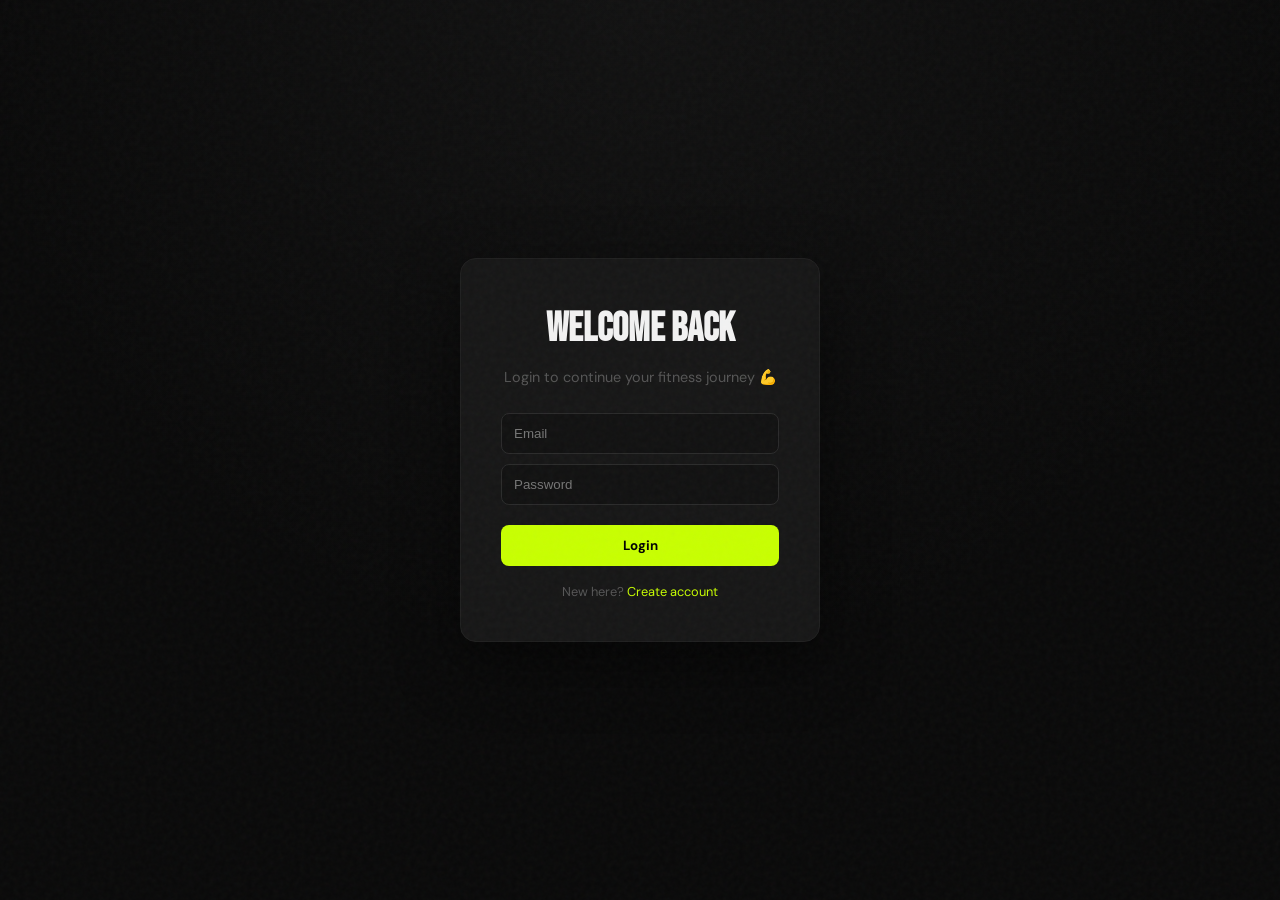
==== login.html @ 0e677fce "Add files via upload" ====
<!DOCTYPE html>
<html lang="en">
<head>
  <meta charset="UTF-8" />
  <meta name="viewport" content="width=device-width, initial-scale=1.0"/>
  <title>Login — FitnessNearMe</title>

  <!-- Fonts -->
  <link href="https://fonts.googleapis.com/css2?family=Bebas+Neue&family=DM+Sans&display=swap" rel="stylesheet"/>

  <!-- Main CSS -->
  <link rel="stylesheet" href="style.css"/>
</head>
<body>

<div class="auth-wrapper">

  <div class="auth-card">
    <h1 class="auth-title">Welcome Back</h1>
    <p class="auth-sub">Login to continue your fitness journey 💪</p>

    <input type="email" id="email" placeholder="Email"/>
    <input type="password" id="password" placeholder="Password"/>

    <button class="btn-primary" onclick="login()">Login</button>

    <p class="auth-link">
      New here? <span onclick="signup()">Create account</span>
    </p>
  </div>

</div>

<script src="auth.js"></script>
</body>
</html>
---- style.css ----
/* ═══════════════════════════════════════════════════
   FitnessNearMe.in — style.css
   Theme: Dark Athletic / Neon Lime
   Fonts: Bebas Neue (display) + DM Sans (body)
═══════════════════════════════════════════════════ */

/* ─── CSS VARIABLES ──────────────────────────────── */
:root {
  --bg:            #090909;
  --surface:       #111111;
  --card:          #161616;
  --card-hover:    #1c1c1c;
  --border:        #1f1f1f;
  --border-soft:   #2a2a2a;

  --accent:        #c8ff00;
  --accent-dim:    rgba(200, 255, 0, 0.08);
  --accent-glow:   rgba(200, 255, 0, 0.15);
  --danger:        #ff4d1c;

  --text:          #f2f2f2;
  --text-muted:    #555;
  --text-faint:    #333;

  /* Category colours */
  --c-gym:     #c8ff00;
  --c-yoga:    #00d4ff;
  --c-dance:   #ff4d1c;
  --c-zumba:   #ff8c00;
  --c-protein: #a855f7;
  --c-martial: #ef4444;

  --radius-card:  12px;
  --radius-pill:  50px;
  --header-h:     60px;

  --transition: 0.2s cubic-bezier(0.4, 0, 0.2, 1);
}

/* ─── RESET ───────────────────────────────────────── */
*, *::before, *::after { margin: 0; padding: 0; box-sizing: border-box; }
html { scroll-behavior: smooth; }

body {
  background: var(--bg);
  color: var(--text);
  font-family: 'DM Sans', sans-serif;
  font-size: 16px;
  line-height: 1.5;
  min-height: 100vh;
  overflow-x: hidden;
}

a { color: var(--accent); text-decoration: none; }
a:hover { text-decoration: underline; }
button { cursor: pointer; font-family: inherit; }

/* Noise texture overlay */
body::after {
  content: '';
  position: fixed;
  inset: 0;
  background-image:
    url("data:image/svg+xml,%3Csvg viewBox='0 0 200 200' xmlns='http://www.w3.org/2000/svg'%3E%3Cfilter id='n'%3E%3CfeTurbulence type='fractalNoise' baseFrequency='0.85' numOctaves='4' stitchTiles='stitch'/%3E%3C/filter%3E%3Crect width='100%25' height='100%25' filter='url(%23n)' opacity='0.035'/%3E%3C/svg%3E");
  pointer-events: none;
  z-index: 0;
}


/* ─── HEADER ─────────────────────────────────────── */
#site-header {
  position: sticky;
  top: 0;
  z-index: 100;
  height: var(--header-h);
  background: rgba(9, 9, 9, 0.92);
  backdrop-filter: blur(18px);
  -webkit-backdrop-filter: blur(18px);
  border-bottom: 1px solid var(--border);
  padding: 0 2.5rem;
  display: flex;
  align-items: center;
  justify-content: space-between;
}

.logo {
  font-family: 'Bebas Neue', sans-serif;
  font-size: 1.75rem;
  letter-spacing: 0.04em;
  color: var(--text);
}
.logo-accent { color: var(--accent); }
.logo-domain { color: var(--text-muted); font-size: 0.85em; }

.header-badge {
  font-size: 0.7rem;
  font-weight: 600;
  letter-spacing: 0.14em;
  text-transform: uppercase;
  color: var(--text-muted);
  border: 1px solid var(--border-soft);
  padding: 5px 12px;
  border-radius: var(--radius-pill);
}


/* ─── HERO ───────────────────────────────────────── */
.hero {
  position: relative;
  z-index: 2;
  padding: 5rem 2rem 2.5rem;
  text-align: center;
  overflow: hidden;
}

.hero-bg-text {
  position: absolute;
  top: 50%;
  left: 50%;
  transform: translate(-50%, -55%);
  font-family: 'Bebas Neue', sans-serif;
  font-size: clamp(9rem, 30vw, 26rem);
  color: rgba(200, 255, 0, 0.025);
  letter-spacing: -0.02em;
  white-space: nowrap;
  user-select: none;
  pointer-events: none;
  z-index: 0;
}

.hero-content {
  position: relative;
  z-index: 2;
  max-width: 760px;
  margin: 0 auto;
}

.hero-eyebrow {
  display: flex;
  align-items: center;
  justify-content: center;
  gap: 10px;
  font-size: 0.72rem;
  font-weight: 600;
  letter-spacing: 0.2em;
  text-transform: uppercase;
  color: var(--accent);
  margin-bottom: 1.2rem;
}
.eyebrow-line {
  display: inline-block;
  width: 36px;
  height: 1px;
  background: var(--accent);
  opacity: 0.5;
}

.hero-title {
  font-family: 'Bebas Neue', sans-serif;
  font-size: clamp(3.8rem, 10vw, 7.5rem);
  line-height: 0.92;
  letter-spacing: 0.02em;
  margin-bottom: 1.2rem;
  animation: fadeUp 0.7s ease both;
}
.hero-title em {
  font-style: normal;
  color: var(--accent);
  display: block;
}

.hero-sub {
  font-size: 1rem;
  font-weight: 300;
  color: var(--text-muted);
  max-width: 500px;
  margin: 0 auto 2.5rem;
  line-height: 1.65;
  animation: fadeUp 0.7s 0.1s ease both;
}

@keyframes fadeUp {
  from { opacity: 0; transform: translateY(20px); }
  to   { opacity: 1; transform: translateY(0); }
}


/* ─── SEARCH BAR ─────────────────────────────────── */
.search-bar {
  display: flex;
  align-items: center;
  max-width: 620px;
  margin: 0 auto 0.8rem;
  background: var(--surface);
  border: 1px solid var(--border-soft);
  border-radius: var(--radius-pill);
  overflow: hidden;
  transition: border-color var(--transition), box-shadow var(--transition);
  animation: fadeUp 0.7s 0.2s ease both;
}
.search-bar:focus-within {
  border-color: var(--accent);
  box-shadow: 0 0 0 4px var(--accent-glow);
}

.search-icon {
  padding: 0 0 0 1.3rem;
  font-size: 1rem;
  pointer-events: none;
}

#location-input {
  flex: 1;
  background: transparent;
  border: none;
  outline: none;
  padding: 0 0.8rem;
  font-size: 0.95rem;
  font-family: 'DM Sans', sans-serif;
  color: var(--text);
  height: 58px;
}
#location-input::placeholder { color: var(--text-muted); }

.btn-gps {
  background: none;
  border: none;
  color: var(--text-muted);
  padding: 0 0.8rem;
  height: 58px;
  font-size: 1.25rem;
  display: flex;
  align-items: center;
  transition: color var(--transition), transform var(--transition);
}
.btn-gps:hover {
  color: var(--accent);
  transform: scale(1.15);
}

.btn-search {
  background: var(--accent);
  color: #000;
  border: none;
  padding: 0 1.8rem;
  height: 58px;
  font-size: 0.85rem;
  font-weight: 700;
  letter-spacing: 0.06em;
  text-transform: uppercase;
  transition: background var(--transition), transform var(--transition);
  white-space: nowrap;
  flex-shrink: 0;
}
.btn-search:hover { background: #d5ff33; transform: scale(1.02); }
.btn-search:active { transform: scale(0.98); }

.search-hint {
  font-size: 0.75rem;
  color: var(--text-faint);
  margin-bottom: 2rem;
  animation: fadeUp 0.7s 0.25s ease both;
}


/* ─── CATEGORY PILLS ─────────────────────────────── */
.categories {
  display: flex;
  flex-wrap: wrap;
  justify-content: center;
  gap: 0.45rem;
  margin-bottom: 1.4rem;
  animation: fadeUp 0.7s 0.3s ease both;
}

.cat-pill {
  border: 1px solid var(--border-soft);
  background: var(--surface);
  color: var(--text-muted);
  border-radius: var(--radius-pill);
  padding: 8px 18px;
  font-size: 0.82rem;
  font-weight: 500;
  display: flex;
  align-items: center;
  gap: 5px;
  letter-spacing: 0.01em;
  transition: all var(--transition);
}
.cat-pill:hover {
  border-color: var(--accent);
  color: var(--accent);
  background: var(--accent-dim);
}
.cat-pill.active {
  background: var(--accent);
  border-color: var(--accent);
  color: #000;
  font-weight: 700;
}

/* Per-category active colours */
.cat-pill[data-cat="gym"].active    { --accent: var(--c-gym); background: var(--c-gym); border-color: var(--c-gym); color: #000; }
.cat-pill[data-cat="yoga"].active   { background: var(--c-yoga);    border-color: var(--c-yoga);    color: #000; }
.cat-pill[data-cat="dance"].active  { background: var(--c-dance);   border-color: var(--c-dance);   color: #fff; }
.cat-pill[data-cat="zumba"].active  { background: var(--c-zumba);   border-color: var(--c-zumba);   color: #000; }
.cat-pill[data-cat="protein"].active{ background: var(--c-protein); border-color: var(--c-protein); color: #fff; }
.cat-pill[data-cat="martial"].active{ background: var(--c-martial); border-color: var(--c-martial); color: #fff; }


/* ─── RADIUS SLIDER ──────────────────────────────── */
.radius-control {
  display: flex;
  align-items: center;
  justify-content: center;
  gap: 0.9rem;
  font-size: 0.8rem;
  color: var(--text-muted);
  margin-bottom: 0.5rem;
  animation: fadeUp 0.7s 0.35s ease both;
}

#radius-slider {
  -webkit-appearance: none;
  appearance: none;
  width: 160px;
  height: 3px;
  background: var(--border-soft);
  border-radius: 2px;
  outline: none;
  cursor: pointer;
}
#radius-slider::-webkit-slider-thumb {
  -webkit-appearance: none;
  appearance: none;
  width: 15px;
  height: 15px;
  border-radius: 50%;
  background: var(--accent);
  cursor: pointer;
  transition: transform var(--transition);
}
#radius-slider::-webkit-slider-thumb:hover { transform: scale(1.3); }
#radius-slider::-moz-range-thumb {
  width: 15px; height: 15px;
  border-radius: 50%;
  background: var(--accent);
  border: none;
  cursor: pointer;
}

#radius-label {
  color: var(--accent);
  font-weight: 600;
  min-width: 48px;
  text-align: left;
}


/* ─── MAIN GRID ───────────────────────────────────── */
.main-grid {
  position: relative;
  z-index: 2;
  display: grid;
  grid-template-columns: 400px 1fr;
  margin: 0 2rem 2.5rem;
  border: 1px solid var(--border);
  border-radius: 16px;
  overflow: hidden;
  min-height: 520px;
  max-height: 660px;
}


/* ─── RESULTS PANEL ──────────────────────────────── */
.results-panel {
  background: var(--surface);
  border-right: 1px solid var(--border);
  overflow-y: auto;
  display: flex;
  flex-direction: column;
}

/* Custom scrollbar */
.results-panel::-webkit-scrollbar { width: 4px; }
.results-panel::-webkit-scrollbar-track { background: transparent; }
.results-panel::-webkit-scrollbar-thumb { background: var(--border-soft); border-radius: 2px; }

.results-header {
  padding: 1rem 1.4rem;
  border-bottom: 1px solid var(--border);
  display: flex;
  align-items: center;
  justify-content: space-between;
  position: sticky;
  top: 0;
  background: var(--surface);
  z-index: 5;
  flex-shrink: 0;
}

.results-count {
  font-family: 'Bebas Neue', sans-serif;
  font-size: 1rem;
  letter-spacing: 0.06em;
  color: var(--text);
}
.results-count strong { color: var(--accent); }

.sort-select {
  background: var(--card);
  border: 1px solid var(--border);
  color: var(--text-muted);
  font-size: 0.72rem;
  font-family: 'DM Sans', sans-serif;
  padding: 5px 10px;
  border-radius: 8px;
  outline: none;
  cursor: pointer;
  transition: border-color var(--transition);
}
.sort-select:focus { border-color: var(--accent); }


/* ─── STATE BOXES ────────────────────────────────── */
.state-box {
  flex: 1;
  display: flex;
  flex-direction: column;
  align-items: center;
  justify-content: center;
  padding: 2.5rem 2rem;
  text-align: center;
  gap: 0.8rem;
}

.state-icon { font-size: 2.8rem; opacity: 0.35; }

.state-title {
  font-family: 'Bebas Neue', sans-serif;
  font-size: 1.35rem;
  letter-spacing: 0.06em;
  color: var(--text-muted);
}

.state-desc {
  font-size: 0.8rem;
  color: var(--text-muted);
  opacity: 0.65;
  max-width: 240px;
  line-height: 1.55;
}

/* Spinner */
.spinner {
  width: 34px;
  height: 34px;
  border: 3px solid var(--border-soft);
  border-top-color: var(--accent);
  border-radius: 50%;
  animation: spin 0.75s linear infinite;
}
@keyframes spin { to { transform: rotate(360deg); } }


/* ─── RESULT CARD ────────────────────────────────── */
.result-card {
  display: flex;
  align-items: flex-start;
  gap: 0.9rem;
  padding: 1rem 1.4rem;
  border-bottom: 1px solid var(--border);
  cursor: pointer;
  transition: background var(--transition);
  animation: slideIn 0.3s ease both;
}
.result-card:last-child { border-bottom: none; }

@keyframes slideIn {
  from { opacity: 0; transform: translateX(-10px); }
  to   { opacity: 1; transform: translateX(0); }
}

.result-card:hover   { background: var(--accent-dim); }
.result-card.active  {
  background: rgba(200,255,0,0.06);
  border-left: 3px solid var(--accent);
}

.card-icon {
  width: 42px;
  height: 42px;
  border-radius: 10px;
  display: flex;
  align-items: center;
  justify-content: center;
  font-size: 1.2rem;
  flex-shrink: 0;
}

.card-body { flex: 1; min-width: 0; }

.card-name {
  font-size: 0.9rem;
  font-weight: 600;
  white-space: nowrap;
  overflow: hidden;
  text-overflow: ellipsis;
  margin-bottom: 4px;
}

.card-meta {
  display: flex;
  flex-wrap: wrap;
  align-items: center;
  gap: 6px;
  font-size: 0.73rem;
  color: var(--text-muted);
}

.card-tag {
  font-size: 0.65rem;
  font-weight: 700;
  letter-spacing: 0.08em;
  text-transform: uppercase;
  padding: 2px 8px;
  border-radius: var(--radius-pill);
}

.card-dist { display: flex; align-items: center; gap: 3px; }

.card-address {
  font-size: 0.72rem;
  color: var(--text-muted);
  opacity: 0.6;
  margin-top: 5px;
  white-space: nowrap;
  overflow: hidden;
  text-overflow: ellipsis;
}

/* Direction button */
.card-dir {
  flex-shrink: 0;
  background: none;
  border: 1px solid var(--border-soft);
  color: var(--text-muted);
  border-radius: 8px;
  padding: 6px 10px;
  font-size: 0.8rem;
  align-self: center;
  transition: all var(--transition);
}
.card-dir:hover {
  border-color: var(--accent);
  color: var(--accent);
  background: var(--accent-dim);
}


/* ─── MAP ─────────────────────────────────────────── */
#map {
  background: #0c0c0c;
  min-height: 400px;
}

/* Override Leaflet popup to match dark theme */
.leaflet-popup-content-wrapper {
  background: var(--card);
  color: var(--text);
  border: 1px solid var(--border-soft);
  border-radius: 10px;
  box-shadow: 0 8px 32px rgba(0,0,0,0.6);
}
.leaflet-popup-tip { background: var(--card); }
.leaflet-popup-content {
  font-family: 'DM Sans', sans-serif;
  font-size: 0.82rem;
  line-height: 1.5;
  margin: 10px 14px;
}
.popup-name {
  font-weight: 700;
  font-size: 0.9rem;
  margin-bottom: 4px;
  color: var(--text);
}
.popup-tag {
  font-size: 0.65rem;
  font-weight: 700;
  letter-spacing: 0.08em;
  text-transform: uppercase;
  padding: 2px 8px;
  border-radius: 20px;
  display: inline-block;
  margin-bottom: 6px;
}
.popup-dist { color: var(--text-muted); font-size: 0.75rem; margin-top: 4px; }
.popup-addr { color: var(--text-muted); font-size: 0.72rem; opacity: 0.7; }
.popup-link {
  display: inline-block;
  margin-top: 8px;
  font-size: 0.75rem;
  font-weight: 600;
  color: var(--accent);
}


/* ─── STATS STRIP ────────────────────────────────── */
.stats-strip {
  position: relative;
  z-index: 2;
  display: flex;
  justify-content: stretch;
  margin: 0 2rem 3rem;
  border: 1px solid var(--border);
  border-radius: var(--radius-card);
  overflow: hidden;
}

.stat-item {
  flex: 1;
  padding: 1.4rem 1rem;
  text-align: center;
  border-right: 1px solid var(--border);
  transition: background var(--transition);
}
.stat-item:last-child { border-right: none; }
.stat-item:hover { background: var(--accent-dim); }

.stat-num {
  font-family: 'Bebas Neue', sans-serif;
  font-size: 2.4rem;
  color: var(--accent);
  letter-spacing: 0.02em;
  line-height: 1;
  margin-bottom: 4px;
}

.stat-label {
  font-size: 0.7rem;
  color: var(--text-muted);
  text-transform: uppercase;
  letter-spacing: 0.12em;
  font-weight: 500;
}


/* ─── FOOTER ─────────────────────────────────────── */
.site-footer {
  position: relative;
  z-index: 2;
  border-top: 1px solid var(--border);
  padding: 2rem 2.5rem;
  display: flex;
  flex-wrap: wrap;
  align-items: center;
  justify-content: space-between;
  gap: 0.8rem;
}

.footer-logo {
  font-family: 'Bebas Neue', sans-serif;
  font-size: 1.35rem;
  letter-spacing: 0.04em;
}

.footer-copy {
  font-size: 0.75rem;
  color: var(--text-muted);
}


/* ─── TOAST ──────────────────────────────────────── */
#toast {
  position: fixed;
  bottom: 2rem;
  left: 50%;
  transform: translateX(-50%) translateY(90px);
  background: var(--surface);
  border: 1px solid var(--border-soft);
  color: var(--text);
  padding: 0.75rem 1.6rem;
  border-radius: var(--radius-pill);
  font-size: 0.85rem;
  font-weight: 500;
  z-index: 9999;
  transition: transform 0.35s cubic-bezier(0.34, 1.56, 0.64, 1);
  white-space: nowrap;
  box-shadow: 0 8px 40px rgba(0,0,0,0.6);
  pointer-events: none;
}
#toast.show          { transform: translateX(-50%) translateY(0); }
#toast.toast-error   { border-color: var(--danger);  color: var(--danger); }
#toast.toast-success { border-color: var(--accent);  color: var(--accent); }


/* ─── LEAFLET CUSTOM MARKER ──────────────────────── */
.custom-marker {
  width: 32px;
  height: 32px;
  border-radius: 50% 50% 50% 0;
  transform: rotate(-45deg);
  display: flex;
  align-items: center;
  justify-content: center;
  border: 2px solid rgba(255,255,255,0.15);
  box-shadow: 0 4px 12px rgba(0,0,0,0.5);
}
.custom-marker span {
  transform: rotate(45deg);
  font-size: 0.95rem;
  line-height: 1;
}

/* User location pulse */
.user-pulse {
  width: 16px;
  height: 16px;
  border-radius: 50%;
  background: var(--accent);
  box-shadow: 0 0 0 0 var(--accent-glow);
  animation: pulse 1.8s ease-in-out infinite;
}
@keyframes pulse {
  0%   { box-shadow: 0 0 0 0   rgba(200,255,0,0.5); }
  70%  { box-shadow: 0 0 0 14px rgba(200,255,0,0); }
  100% { box-shadow: 0 0 0 0   rgba(200,255,0,0); }
}


/* ─── RESPONSIVE ─────────────────────────────────── */
@media (max-width: 960px) {
  .main-grid {
    grid-template-columns: 1fr;
    grid-template-rows: 300px minmax(300px, auto);
    margin: 0 1rem 2rem;
    max-height: none;
  }
  #map { grid-row: 1; min-height: 300px; }
  .results-panel { grid-row: 2; max-height: 50vh; }

  .stats-strip { margin: 0 1rem 2rem; flex-wrap: wrap; }
  .stat-item { min-width: 100px; border-right: 1px solid var(--border); border-bottom: 1px solid var(--border); }

  .hero { padding: 3.5rem 1.2rem 2rem; }
}

@media (max-width: 600px) {
  #site-header { padding: 0 1.2rem; }
  .header-badge { display: none; }
  .search-bar { border-radius: 12px; }
  .btn-search { padding: 0 1.2rem; font-size: 0.78rem; }
  .site-footer { flex-direction: column; text-align: center; }
}

/* ─── AUTH PAGES (LOGIN / PROFILE) ───────────────── */

.auth-wrapper {
  min-height: 100vh;
  display: flex;
  align-items: center;
  justify-content: center;
  background: radial-gradient(circle at top, #111 0%, #090909 60%);
}

.auth-card {
  background: var(--card);
  border: 1px solid var(--border);
  padding: 2.5rem;
  border-radius: 16px;
  width: 100%;
  max-width: 360px;
  text-align: center;
  box-shadow: 0 20px 60px rgba(0,0,0,0.6);
  animation: fadeUp 0.6s ease;
}

.auth-title {
  font-family: 'Bebas Neue', sans-serif;
  font-size: 2.5rem;
  margin-bottom: 0.5rem;
}

.auth-sub {
  font-size: 0.9rem;
  color: var(--text-muted);
  margin-bottom: 1.5rem;
}

.auth-card input {
  width: 100%;
  padding: 12px;
  margin-bottom: 10px;
  background: var(--surface);
  border: 1px solid var(--border-soft);
  border-radius: 8px;
  color: var(--text);
}

.auth-card input:focus {
  border-color: var(--accent);
  outline: none;
}

.btn-primary {
  width: 100%;
  padding: 12px;
  background: var(--accent);
  color: #000;
  border: none;
  font-weight: 700;
  margin-top: 10px;
  border-radius: 8px;
  cursor: pointer;
}

.btn-primary:hover {
  background: #d5ff33;
}

.btn-danger {
  width: 100%;
  padding: 12px;
  background: #ff4d1c;
  color: #fff;
  border: none;
  margin-top: 10px;
  border-radius: 8px;
  cursor: pointer;
}

.auth-link {
  margin-top: 1rem;
  font-size: 0.8rem;
  color: var(--text-muted);
}

.auth-link span {
  color: var(--accent);
  cursor: pointer;
}

.profile-box {
  background: var(--surface);
  padding: 1rem;
  border-radius: 10px;
  margin-bottom: 1rem;
}
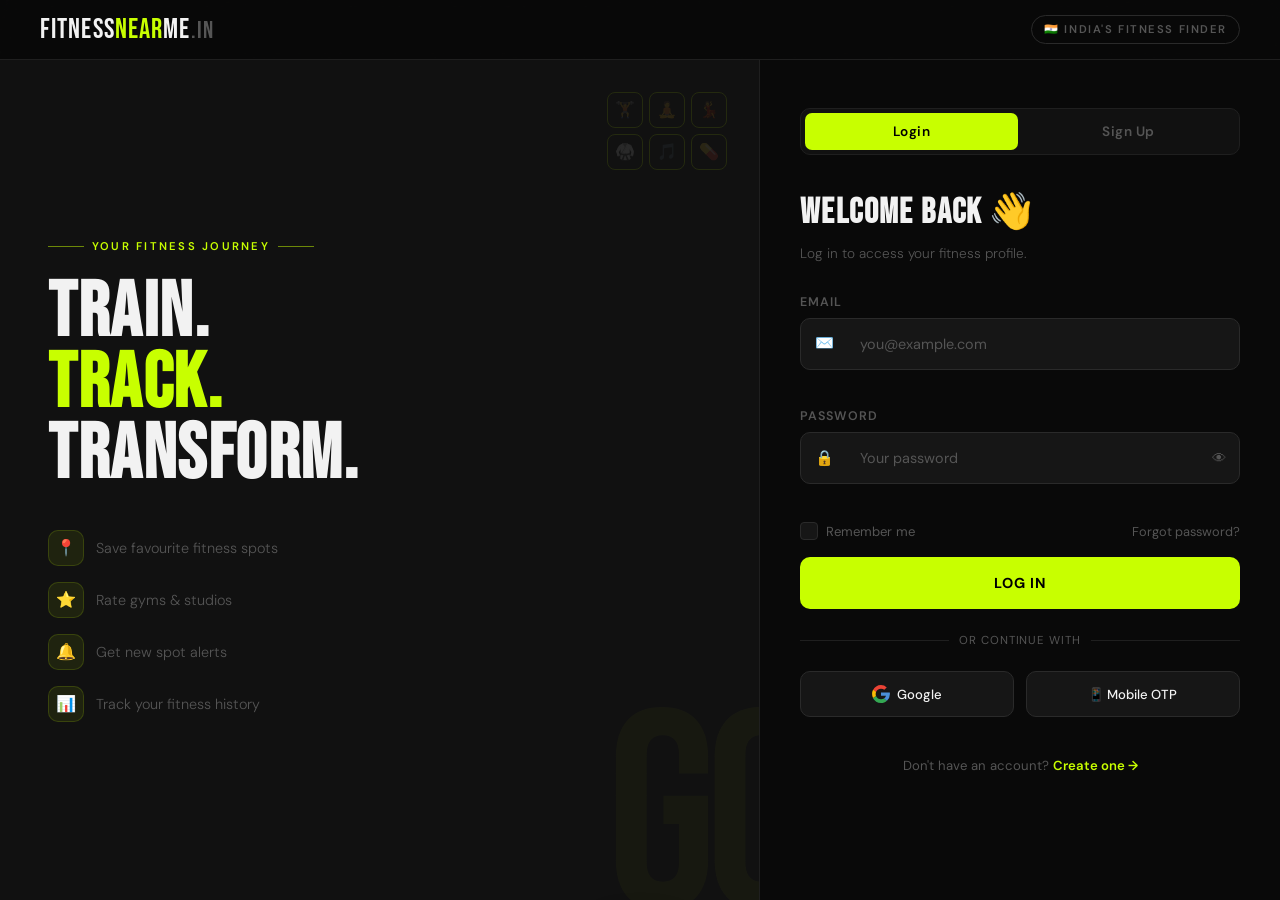
==== commit e860a82e: "Add files via upload" ====
--- a/login.html
+++ b/login.html
@@ -1,36 +1,248 @@
-<!DOCTYPE html>
-<html lang="en">
-<head>
-  <meta charset="UTF-8" />
-  <meta name="viewport" content="width=device-width, initial-scale=1.0"/>
-  <title>Login — FitnessNearMe</title>
-
-  <!-- Fonts -->
-  <link href="https://fonts.googleapis.com/css2?family=Bebas+Neue&family=DM+Sans&display=swap" rel="stylesheet"/>
-
-  <!-- Main CSS -->
-  <link rel="stylesheet" href="style.css"/>
-</head>
-<body>
-
-<div class="auth-wrapper">
-
-  <div class="auth-card">
-    <h1 class="auth-title">Welcome Back</h1>
-    <p class="auth-sub">Login to continue your fitness journey 💪</p>
-
-    <input type="email" id="email" placeholder="Email"/>
-    <input type="password" id="password" placeholder="Password"/>
-
-    <button class="btn-primary" onclick="login()">Login</button>
-
-    <p class="auth-link">
-      New here? <span onclick="signup()">Create account</span>
-    </p>
-  </div>
-
-</div>
-
-<script src="auth.js"></script>
-</body>
-</html>+<!DOCTYPE html>
+<html lang="en" class="auth-page">
+<head>
+  <meta charset="UTF-8"/>
+  <meta name="viewport" content="width=device-width, initial-scale=1.0"/>
+  <title>FitnessNearMe.in — Login / Sign Up</title>
+
+  <link rel="preconnect" href="https://fonts.googleapis.com"/>
+  <link rel="preconnect" href="https://fonts.gstatic.com" crossorigin/>
+  <link href="https://fonts.googleapis.com/css2?family=Bebas+Neue&family=DM+Sans:ital,wght@0,300;0,400;0,500;0,600;1,300&display=swap" rel="stylesheet"/>
+
+  <link rel="stylesheet" href="style.css"/>
+  <link rel="stylesheet" href="auth.css"/>
+</head>
+<body>
+
+  <!-- ═══ HEADER ═══ -->
+  <header id="site-header">
+    <a href="index.html" class="logo">
+      Fitness<span class="logo-accent">Near</span>Me<span class="logo-domain">.in</span>
+    </a>
+    <span class="header-badge">🇮🇳 India's Fitness Finder</span>
+  </header>
+
+  <!-- ═══ AUTH CONTAINER ═══ -->
+  <main class="auth-main">
+
+    <!-- Left decorative panel -->
+    <aside class="auth-deco">
+      <div class="deco-bg-text" aria-hidden="true">GO</div>
+      <div class="deco-content">
+        <p class="deco-eyebrow">
+          <span class="eyebrow-line"></span> Your Fitness Journey
+          <span class="eyebrow-line"></span>
+        </p>
+        <h2 class="deco-title">Train.<br/><em>Track.</em><br/>Transform.</h2>
+        <ul class="deco-perks">
+          <li><span class="perk-icon">📍</span> Save favourite fitness spots</li>
+          <li><span class="perk-icon">⭐</span> Rate gyms &amp; studios</li>
+          <li><span class="perk-icon">🔔</span> Get new spot alerts</li>
+          <li><span class="perk-icon">📊</span> Track your fitness history</li>
+        </ul>
+      </div>
+      <div class="deco-grid" aria-hidden="true">
+        <span>🏋️</span><span>🧘</span><span>💃</span>
+        <span>🥋</span><span>🎵</span><span>💊</span>
+      </div>
+    </aside>
+
+    <!-- Right form panel -->
+    <div class="auth-form-wrap">
+
+      <!-- Tab switcher -->
+      <div class="auth-tabs">
+        <button class="auth-tab active" data-tab="login">Login</button>
+        <button class="auth-tab" data-tab="register">Sign Up</button>
+      </div>
+
+      <!-- ── LOGIN FORM ── -->
+      <form class="auth-form" id="form-login" novalidate>
+        <div class="form-intro">
+          <h1 class="form-title">Welcome back 👋</h1>
+          <p class="form-sub">Log in to access your fitness profile.</p>
+        </div>
+
+        <div class="field-group">
+          <label class="field-label" for="login-email">Email</label>
+          <div class="field-wrap">
+            <span class="field-icon">✉️</span>
+            <input class="field-input" type="email" id="login-email"
+              placeholder="you@example.com" autocomplete="email" required/>
+          </div>
+          <span class="field-error" id="err-login-email"></span>
+        </div>
+
+        <div class="field-group">
+          <label class="field-label" for="login-password">Password</label>
+          <div class="field-wrap">
+            <span class="field-icon">🔒</span>
+            <input class="field-input" type="password" id="login-password"
+              placeholder="Your password" autocomplete="current-password" required/>
+            <button type="button" class="toggle-pw" data-target="login-password"
+              aria-label="Toggle password visibility">👁</button>
+          </div>
+          <span class="field-error" id="err-login-password"></span>
+        </div>
+
+        <div class="field-row">
+          <label class="checkbox-label">
+            <input type="checkbox" id="remember-me"/>
+            <span class="checkbox-custom"></span>
+            Remember me
+          </label>
+          <a href="#" class="link-subtle" id="forgot-link">Forgot password?</a>
+        </div>
+
+        <button type="submit" class="btn-auth" id="btn-login">
+          <span class="btn-text">Log In</span>
+          <span class="btn-loader" style="display:none">●●●</span>
+        </button>
+
+        <div class="auth-divider"><span>or continue with</span></div>
+
+        <div class="social-btns">
+          <button type="button" class="btn-social" id="btn-google">
+            <svg width="18" height="18" viewBox="0 0 24 24">
+              <path fill="#EA4335" d="M5.27 9.77A7.1 7.1 0 0 1 12 4.9c1.69 0 3.21.6 4.4 1.58l3.28-3.28A11.85 11.85 0 0 0 12 .1C7.31.1 3.25 2.86 1.27 6.9l3.99 2.87z"/>
+              <path fill="#34A853" d="M16.04 18.01A7.07 7.07 0 0 1 12 19.1c-2.95 0-5.48-1.8-6.7-4.4l-3.99 2.87C3.24 21.14 7.31 23.9 12 23.9c2.97 0 5.8-1.08 7.93-3.05l-3.89-2.84z"/>
+              <path fill="#4A90D9" d="M19.93 20.85A11.84 11.84 0 0 0 23.9 12c0-.72-.07-1.42-.2-2.1H12v4.47h6.7a5.7 5.7 0 0 1-2.66 3.64l3.89 2.84z"/>
+              <path fill="#FBBC05" d="M5.3 14.7A7.17 7.17 0 0 1 4.9 12c0-.93.17-1.84.48-2.7L1.39 6.43A11.86 11.86 0 0 0 .1 12c0 1.9.45 3.7 1.27 5.3L5.3 14.7z"/>
+            </svg>
+            Google
+          </button>
+          <button type="button" class="btn-social" id="btn-phone">
+            📱 Mobile OTP
+          </button>
+        </div>
+
+        <p class="auth-switch">
+          Don't have an account?
+          <button type="button" class="link-accent" data-switch="register">Create one →</button>
+        </p>
+      </form>
+
+      <!-- ── REGISTER FORM ── -->
+      <form class="auth-form" id="form-register" novalidate style="display:none;">
+        <div class="form-intro">
+          <h1 class="form-title">Join the tribe 🔥</h1>
+          <p class="form-sub">Create your free FitnessNearMe account.</p>
+        </div>
+
+        <div class="field-row two-col">
+          <div class="field-group">
+            <label class="field-label" for="reg-fname">First Name</label>
+            <div class="field-wrap">
+              <span class="field-icon">👤</span>
+              <input class="field-input" type="text" id="reg-fname"
+                placeholder="Rahul" autocomplete="given-name" required/>
+            </div>
+            <span class="field-error" id="err-reg-fname"></span>
+          </div>
+          <div class="field-group">
+            <label class="field-label" for="reg-lname">Last Name</label>
+            <div class="field-wrap">
+              <input class="field-input" type="text" id="reg-lname"
+                placeholder="Sharma" autocomplete="family-name"/>
+            </div>
+          </div>
+        </div>
+
+        <div class="field-group">
+          <label class="field-label" for="reg-email">Email</label>
+          <div class="field-wrap">
+            <span class="field-icon">✉️</span>
+            <input class="field-input" type="email" id="reg-email"
+              placeholder="you@example.com" autocomplete="email" required/>
+          </div>
+          <span class="field-error" id="err-reg-email"></span>
+        </div>
+
+        <div class="field-group">
+          <label class="field-label" for="reg-phone">Phone (optional)</label>
+          <div class="field-wrap">
+            <span class="field-icon">📱</span>
+            <span class="field-prefix">+91</span>
+            <input class="field-input" type="tel" id="reg-phone"
+              placeholder="9XXXXXXXXX" autocomplete="tel" maxlength="10"/>
+          </div>
+          <span class="field-error" id="err-reg-phone"></span>
+        </div>
+
+        <div class="field-group">
+          <label class="field-label" for="reg-password">Password</label>
+          <div class="field-wrap">
+            <span class="field-icon">🔒</span>
+            <input class="field-input" type="password" id="reg-password"
+              placeholder="Min 8 characters" autocomplete="new-password" required/>
+            <button type="button" class="toggle-pw" data-target="reg-password"
+              aria-label="Toggle password">👁</button>
+          </div>
+          <div class="pw-strength" id="pw-strength">
+            <div class="pw-bar"><div class="pw-fill" id="pw-fill"></div></div>
+            <span class="pw-label" id="pw-label">Type a password</span>
+          </div>
+          <span class="field-error" id="err-reg-password"></span>
+        </div>
+
+        <div class="field-group">
+          <label class="field-label">Fitness Interests</label>
+          <div class="interests-grid">
+            <label class="interest-chip"><input type="checkbox" value="gym"/>🏋️ Gym</label>
+            <label class="interest-chip"><input type="checkbox" value="yoga"/>🧘 Yoga</label>
+            <label class="interest-chip"><input type="checkbox" value="dance"/>💃 Dance</label>
+            <label class="interest-chip"><input type="checkbox" value="zumba"/>🎵 Zumba</label>
+            <label class="interest-chip"><input type="checkbox" value="protein"/>💊 Nutrition</label>
+            <label class="interest-chip"><input type="checkbox" value="martial"/>🥋 Martial Arts</label>
+          </div>
+        </div>
+
+        <label class="checkbox-label terms-check">
+          <input type="checkbox" id="agree-terms" required/>
+          <span class="checkbox-custom"></span>
+          I agree to the <a href="#" class="link-accent">Terms of Service</a>
+          &amp; <a href="#" class="link-accent">Privacy Policy</a>
+        </label>
+        <span class="field-error" id="err-terms"></span>
+
+        <button type="submit" class="btn-auth" id="btn-register">
+          <span class="btn-text">Create Account</span>
+          <span class="btn-loader" style="display:none">●●●</span>
+        </button>
+
+        <p class="auth-switch">
+          Already have an account?
+          <button type="button" class="link-accent" data-switch="login">Log in →</button>
+        </p>
+      </form>
+
+      <!-- ── FORGOT PASSWORD PANEL ── -->
+      <div class="auth-form" id="panel-forgot" style="display:none;">
+        <div class="form-intro">
+          <h1 class="form-title">Reset Password 🔑</h1>
+          <p class="form-sub">We'll send a reset link to your email.</p>
+        </div>
+        <div class="field-group">
+          <label class="field-label" for="forgot-email">Email Address</label>
+          <div class="field-wrap">
+            <span class="field-icon">✉️</span>
+            <input class="field-input" type="email" id="forgot-email" placeholder="you@example.com"/>
+          </div>
+        </div>
+        <button type="button" class="btn-auth" id="btn-forgot-submit">Send Reset Link</button>
+        <p class="auth-switch">
+          <button type="button" class="link-accent" data-switch="login">← Back to Login</button>
+        </p>
+      </div>
+
+    </div><!-- /.auth-form-wrap -->
+  </main>
+
+  <div id="toast" role="alert" aria-live="polite"></div>
+
+  <script src="auth.js"></script>
+  <script>
+    initAuthPage();
+  </script>
+</body>
+</html>
--- a/style.css
+++ b/style.css
@@ -67,7 +67,81 @@
 }
 
 
-/* ─── HEADER ─────────────────────────────────────── */
+/* ─── HEADER AUTH BUTTONS ─────────────────────────── */
+.header-right {
+  display: flex;
+  align-items: center;
+  gap: 0.6rem;
+}
+
+.btn-header-sm {
+  font-size: 0.78rem;
+  font-weight: 600;
+  padding: 7px 16px;
+  border-radius: 8px;
+  text-decoration: none;
+  transition: all var(--transition);
+  white-space: nowrap;
+  font-family: 'DM Sans', sans-serif;
+  letter-spacing: 0.03em;
+}
+.btn-header-ghost {
+  background: none;
+  border: 1px solid var(--border-soft);
+  color: var(--text-muted);
+}
+.btn-header-ghost:hover { border-color: var(--accent); color: var(--accent); text-decoration: none; }
+
+.btn-header-accent {
+  background: var(--accent);
+  border: 1px solid var(--accent);
+  color: #000;
+}
+.btn-header-accent:hover { background: #d5ff33; text-decoration: none; }
+
+.btn-header-outline {
+  background: none;
+  border: 1px solid rgba(239,68,68,0.35);
+  color: #ef4444;
+}
+.btn-header-outline:hover { background: #ef4444; color: #fff; border-color: #ef4444; text-decoration: none; }
+
+.header-user-pill {
+  display: flex;
+  align-items: center;
+  gap: 8px;
+  background: var(--surface);
+  border: 1px solid var(--border-soft);
+  border-radius: 50px;
+  padding: 4px 14px 4px 4px;
+  text-decoration: none;
+  transition: border-color var(--transition);
+}
+.header-user-pill:hover { border-color: var(--accent); text-decoration: none; }
+
+.header-avatar {
+  width: 28px;
+  height: 28px;
+  border-radius: 50%;
+  background: linear-gradient(135deg, var(--accent), #80cc00);
+  color: #000;
+  font-family: 'Bebas Neue', sans-serif;
+  font-size: 0.85rem;
+  display: flex;
+  align-items: center;
+  justify-content: center;
+  overflow: hidden;
+  flex-shrink: 0;
+}
+.header-avatar img { width: 100%; height: 100%; object-fit: cover; }
+
+.header-username {
+  font-size: 0.82rem;
+  font-weight: 600;
+  color: var(--text);
+}
+
+
 #site-header {
   position: sticky;
   top: 0;
@@ -753,97 +827,3 @@
   .btn-search { padding: 0 1.2rem; font-size: 0.78rem; }
   .site-footer { flex-direction: column; text-align: center; }
 }
-
-/* ─── AUTH PAGES (LOGIN / PROFILE) ───────────────── */
-
-.auth-wrapper {
-  min-height: 100vh;
-  display: flex;
-  align-items: center;
-  justify-content: center;
-  background: radial-gradient(circle at top, #111 0%, #090909 60%);
-}
-
-.auth-card {
-  background: var(--card);
-  border: 1px solid var(--border);
-  padding: 2.5rem;
-  border-radius: 16px;
-  width: 100%;
-  max-width: 360px;
-  text-align: center;
-  box-shadow: 0 20px 60px rgba(0,0,0,0.6);
-  animation: fadeUp 0.6s ease;
-}
-
-.auth-title {
-  font-family: 'Bebas Neue', sans-serif;
-  font-size: 2.5rem;
-  margin-bottom: 0.5rem;
-}
-
-.auth-sub {
-  font-size: 0.9rem;
-  color: var(--text-muted);
-  margin-bottom: 1.5rem;
-}
-
-.auth-card input {
-  width: 100%;
-  padding: 12px;
-  margin-bottom: 10px;
-  background: var(--surface);
-  border: 1px solid var(--border-soft);
-  border-radius: 8px;
-  color: var(--text);
-}
-
-.auth-card input:focus {
-  border-color: var(--accent);
-  outline: none;
-}
-
-.btn-primary {
-  width: 100%;
-  padding: 12px;
-  background: var(--accent);
-  color: #000;
-  border: none;
-  font-weight: 700;
-  margin-top: 10px;
-  border-radius: 8px;
-  cursor: pointer;
-}
-
-.btn-primary:hover {
-  background: #d5ff33;
-}
-
-.btn-danger {
-  width: 100%;
-  padding: 12px;
-  background: #ff4d1c;
-  color: #fff;
-  border: none;
-  margin-top: 10px;
-  border-radius: 8px;
-  cursor: pointer;
-}
-
-.auth-link {
-  margin-top: 1rem;
-  font-size: 0.8rem;
-  color: var(--text-muted);
-}
-
-.auth-link span {
-  color: var(--accent);
-  cursor: pointer;
-}
-
-.profile-box {
-  background: var(--surface);
-  padding: 1rem;
-  border-radius: 10px;
-  margin-bottom: 1rem;
-}
--- a/auth.css
+++ b/auth.css
@@ -0,0 +1,1142 @@
+/* ═══════════════════════════════════════════════════
+   FitnessNearMe.in — auth.css
+   Styles for: login.html + profile.html
+   Extends: style.css (base variables & resets)
+═══════════════════════════════════════════════════ */
+
+/* ─── SHARED FIELD COMPONENTS ─────────────────────── */
+.field-group {
+  display: flex;
+  flex-direction: column;
+  gap: 6px;
+  margin-bottom: 1.1rem;
+}
+
+.field-label {
+  font-size: 0.78rem;
+  font-weight: 600;
+  letter-spacing: 0.08em;
+  text-transform: uppercase;
+  color: var(--text-muted);
+}
+
+.field-wrap {
+  display: flex;
+  align-items: center;
+  background: var(--card);
+  border: 1px solid var(--border-soft);
+  border-radius: 10px;
+  overflow: hidden;
+  transition: border-color var(--transition), box-shadow var(--transition);
+}
+.field-wrap:focus-within {
+  border-color: var(--accent);
+  box-shadow: 0 0 0 3px var(--accent-glow);
+}
+.field-wrap.error { border-color: #ef4444; }
+
+.field-icon {
+  padding: 0 0.6rem 0 0.9rem;
+  font-size: 0.95rem;
+  pointer-events: none;
+  flex-shrink: 0;
+}
+
+.field-prefix {
+  padding: 0 0.5rem 0 0.8rem;
+  font-size: 0.85rem;
+  color: var(--text-muted);
+  border-right: 1px solid var(--border);
+  height: 100%;
+  display: flex;
+  align-items: center;
+  flex-shrink: 0;
+}
+
+.field-input {
+  flex: 1;
+  background: transparent;
+  border: none;
+  outline: none;
+  padding: 0 1rem;
+  height: 50px;
+  font-size: 0.9rem;
+  font-family: 'DM Sans', sans-serif;
+  color: var(--text);
+}
+.field-input::placeholder { color: var(--text-muted); }
+.field-input.field-textarea {
+  height: auto;
+  padding: 0.8rem 1rem;
+  resize: vertical;
+  min-height: 80px;
+}
+
+.toggle-pw {
+  background: none;
+  border: none;
+  color: var(--text-muted);
+  padding: 0 0.8rem;
+  font-size: 0.9rem;
+  cursor: pointer;
+  transition: color var(--transition);
+}
+.toggle-pw:hover { color: var(--accent); }
+
+.field-error {
+  font-size: 0.72rem;
+  color: #ef4444;
+  min-height: 14px;
+  font-weight: 500;
+}
+
+.char-count {
+  font-size: 0.7rem;
+  color: var(--text-muted);
+  text-align: right;
+  margin-top: 4px;
+}
+
+/* ─── PASSWORD STRENGTH ────────────────────────────── */
+.pw-strength {
+  display: flex;
+  align-items: center;
+  gap: 8px;
+  margin-top: 6px;
+}
+.pw-bar {
+  flex: 1;
+  height: 3px;
+  background: var(--border-soft);
+  border-radius: 2px;
+  overflow: hidden;
+}
+.pw-fill {
+  height: 100%;
+  width: 0%;
+  border-radius: 2px;
+  transition: width 0.4s ease, background 0.4s ease;
+}
+.pw-label {
+  font-size: 0.7rem;
+  color: var(--text-muted);
+  min-width: 60px;
+  text-align: right;
+}
+
+/* ─── CHECKBOX ─────────────────────────────────────── */
+.checkbox-label {
+  display: flex;
+  align-items: center;
+  gap: 8px;
+  cursor: pointer;
+  font-size: 0.82rem;
+  color: var(--text-muted);
+  user-select: none;
+}
+.checkbox-label input[type="checkbox"] { display: none; }
+.checkbox-custom {
+  width: 18px;
+  height: 18px;
+  border: 1.5px solid var(--border-soft);
+  border-radius: 4px;
+  flex-shrink: 0;
+  display: flex;
+  align-items: center;
+  justify-content: center;
+  transition: all var(--transition);
+  background: var(--card);
+}
+.checkbox-label input:checked + .checkbox-custom {
+  background: var(--accent);
+  border-color: var(--accent);
+}
+.checkbox-label input:checked + .checkbox-custom::after {
+  content: '✓';
+  font-size: 0.65rem;
+  font-weight: 700;
+  color: #000;
+}
+
+.terms-check { margin-bottom: 1.2rem; }
+
+/* ─── PRIMARY AUTH BUTTON ──────────────────────────── */
+.btn-auth {
+  width: 100%;
+  background: var(--accent);
+  color: #000;
+  border: none;
+  border-radius: 10px;
+  height: 52px;
+  font-size: 0.9rem;
+  font-weight: 700;
+  letter-spacing: 0.06em;
+  text-transform: uppercase;
+  font-family: 'DM Sans', sans-serif;
+  cursor: pointer;
+  transition: background var(--transition), transform var(--transition), box-shadow var(--transition);
+  display: flex;
+  align-items: center;
+  justify-content: center;
+  gap: 8px;
+}
+.btn-auth:hover {
+  background: #d5ff33;
+  transform: translateY(-1px);
+  box-shadow: 0 6px 20px rgba(200,255,0,0.25);
+}
+.btn-auth:active { transform: translateY(0); }
+
+.btn-loader {
+  letter-spacing: 0.3em;
+  animation: blink 1s step-start infinite;
+}
+@keyframes blink { 50% { opacity: 0.3; } }
+
+/* ─── SOCIAL BUTTONS ───────────────────────────────── */
+.auth-divider {
+  display: flex;
+  align-items: center;
+  gap: 10px;
+  margin: 1.4rem 0;
+  font-size: 0.72rem;
+  color: var(--text-muted);
+  letter-spacing: 0.08em;
+  text-transform: uppercase;
+}
+.auth-divider::before, .auth-divider::after {
+  content: '';
+  flex: 1;
+  height: 1px;
+  background: var(--border);
+}
+
+.social-btns {
+  display: grid;
+  grid-template-columns: 1fr 1fr;
+  gap: 0.7rem;
+  margin-bottom: 1.4rem;
+}
+
+.btn-social {
+  background: var(--card);
+  border: 1px solid var(--border-soft);
+  color: var(--text);
+  border-radius: 10px;
+  height: 46px;
+  font-size: 0.82rem;
+  font-weight: 500;
+  font-family: 'DM Sans', sans-serif;
+  cursor: pointer;
+  display: flex;
+  align-items: center;
+  justify-content: center;
+  gap: 7px;
+  transition: all var(--transition);
+}
+.btn-social:hover {
+  border-color: var(--accent);
+  background: var(--accent-dim);
+  color: var(--accent);
+}
+
+/* ─── LINKS ────────────────────────────────────────── */
+.link-accent {
+  background: none;
+  border: none;
+  color: var(--accent);
+  font-size: inherit;
+  font-family: inherit;
+  font-weight: 600;
+  cursor: pointer;
+  padding: 0;
+  text-decoration: none;
+  transition: opacity var(--transition);
+}
+.link-accent:hover { opacity: 0.75; text-decoration: underline; }
+
+.link-subtle {
+  font-size: 0.8rem;
+  color: var(--text-muted);
+  text-decoration: none;
+  transition: color var(--transition);
+}
+.link-subtle:hover { color: var(--accent); }
+
+.auth-switch {
+  text-align: center;
+  font-size: 0.82rem;
+  color: var(--text-muted);
+  margin-top: 1rem;
+}
+
+/* ─── INTERESTS CHIPS ──────────────────────────────── */
+.interests-grid {
+  display: flex;
+  flex-wrap: wrap;
+  gap: 0.5rem;
+}
+
+.interest-chip {
+  display: flex;
+  align-items: center;
+  gap: 5px;
+  border: 1px solid var(--border-soft);
+  background: var(--card);
+  color: var(--text-muted);
+  padding: 7px 14px;
+  border-radius: 50px;
+  font-size: 0.82rem;
+  cursor: pointer;
+  transition: all var(--transition);
+  user-select: none;
+}
+.interest-chip input { display: none; }
+.interest-chip:hover { border-color: var(--accent); color: var(--accent); }
+.interest-chip:has(input:checked) {
+  background: var(--accent);
+  border-color: var(--accent);
+  color: #000;
+  font-weight: 600;
+}
+
+/* ─── FIELD ROW ────────────────────────────────────── */
+.field-row {
+  display: flex;
+  align-items: center;
+  justify-content: space-between;
+  margin-bottom: 1rem;
+  gap: 0.5rem;
+}
+.field-row.two-col { gap: 0.9rem; align-items: flex-start; }
+.field-row.two-col .field-group { flex: 1; margin-bottom: 0; }
+
+
+
+/* ════════════════════════════════════════════
+   AUTH PAGE (login.html)
+════════════════════════════════════════════ */
+
+/* Force html + body to fill the full viewport */
+html.auth-page,
+html.auth-page body {
+  height: 100%;
+  margin: 0;
+  padding: 0;
+}
+
+html.auth-page body {
+  min-height: 100vh;
+  display: flex;
+  flex-direction: column;
+  overflow-x: hidden;
+}
+
+html.auth-page #site-header {
+  flex-shrink: 0;
+  position: relative;
+  top: auto;
+}
+
+.auth-main {
+  flex: 1 1 auto;
+  display: grid;
+  grid-template-columns: 1fr 520px;
+  min-height: 0;
+  overflow: hidden;
+  position: relative;
+  z-index: 2;
+}
+
+/* ── Decorative Left Panel ── */
+.auth-deco {
+  background: var(--surface);
+  border-right: 1px solid var(--border);
+  position: relative;
+  overflow: hidden;
+  display: flex;
+  flex-direction: column;
+  justify-content: center;
+  padding: 4rem 3rem;
+  height: 100%;
+}
+
+.deco-bg-text {
+  position: absolute;
+  bottom: -4rem;
+  right: -3rem;
+  font-family: 'Bebas Neue', sans-serif;
+  font-size: clamp(12rem, 22vw, 20rem);
+  color: rgba(200,255,0,0.03);
+  letter-spacing: -0.04em;
+  line-height: 1;
+  user-select: none;
+  pointer-events: none;
+}
+
+.deco-content { position: relative; z-index: 2; }
+
+.deco-eyebrow {
+  display: flex;
+  align-items: center;
+  gap: 8px;
+  font-size: 0.7rem;
+  font-weight: 600;
+  letter-spacing: 0.2em;
+  text-transform: uppercase;
+  color: var(--accent);
+  margin-bottom: 1.5rem;
+}
+
+.deco-title {
+  font-family: 'Bebas Neue', sans-serif;
+  font-size: clamp(3.5rem, 6vw, 5.5rem);
+  line-height: 0.92;
+  letter-spacing: 0.02em;
+  margin-bottom: 2.5rem;
+}
+.deco-title em { font-style: normal; color: var(--accent); }
+
+.deco-perks {
+  list-style: none;
+  display: flex;
+  flex-direction: column;
+  gap: 1rem;
+}
+.deco-perks li {
+  display: flex;
+  align-items: center;
+  gap: 12px;
+  font-size: 0.9rem;
+  color: var(--text-muted);
+  font-weight: 300;
+}
+.perk-icon {
+  width: 36px;
+  height: 36px;
+  border-radius: 10px;
+  background: var(--accent-dim);
+  border: 1px solid rgba(200,255,0,0.15);
+  display: flex;
+  align-items: center;
+  justify-content: center;
+  font-size: 1rem;
+  flex-shrink: 0;
+}
+
+.deco-grid {
+  position: absolute;
+  top: 2rem;
+  right: 2rem;
+  display: grid;
+  grid-template-columns: repeat(3, 1fr);
+  gap: 6px;
+  opacity: 0.1;
+}
+.deco-grid span {
+  width: 36px; height: 36px;
+  border: 1px solid var(--accent);
+  border-radius: 8px;
+  display: flex;
+  align-items: center;
+  justify-content: center;
+  font-size: 1rem;
+}
+
+/* ── Right Form Panel ── */
+.auth-form-wrap {
+  display: flex;
+  flex-direction: column;
+  padding: 3rem 2.5rem;
+  overflow-y: auto;
+  overflow-x: hidden;
+  background: var(--bg);
+  height: 100%;
+  scrollbar-width: thin;
+  scrollbar-color: var(--border-soft) transparent;
+}
+.auth-form-wrap::-webkit-scrollbar { width: 4px; }
+.auth-form-wrap::-webkit-scrollbar-track { background: transparent; }
+.auth-form-wrap::-webkit-scrollbar-thumb { background: var(--border-soft); border-radius: 2px; }
+
+/* Forms use flex column */
+.auth-form {
+  display: flex;
+  flex-direction: column;
+}
+
+/* Tabs */
+.auth-tabs {
+  display: flex;
+  background: var(--surface);
+  border: 1px solid var(--border);
+  border-radius: 10px;
+  padding: 4px;
+  gap: 4px;
+  margin-bottom: 2rem;
+}
+
+.auth-tab {
+  flex: 1;
+  background: none;
+  border: none;
+  color: var(--text-muted);
+  font-family: 'DM Sans', sans-serif;
+  font-size: 0.85rem;
+  font-weight: 600;
+  padding: 10px;
+  border-radius: 7px;
+  cursor: pointer;
+  transition: all var(--transition);
+  letter-spacing: 0.04em;
+}
+.auth-tab:hover { color: var(--text); }
+.auth-tab.active {
+  background: var(--accent);
+  color: #000;
+}
+
+/* Form header */
+.form-intro { margin-bottom: 1.8rem; }
+.form-title {
+  font-family: 'Bebas Neue', sans-serif;
+  font-size: 2.2rem;
+  letter-spacing: 0.04em;
+  margin-bottom: 4px;
+}
+.form-sub {
+  font-size: 0.85rem;
+  color: var(--text-muted);
+  font-weight: 300;
+}
+
+
+
+/* ════════════════════════════════════════════
+   PROFILE PAGE (profile.html)
+════════════════════════════════════════════ */
+
+/* ── Profile Banner ── */
+.profile-banner {
+  position: relative;
+  z-index: 2;
+  background: var(--surface);
+  border-bottom: 1px solid var(--border);
+  padding: 3rem 2.5rem 2.5rem;
+  overflow: hidden;
+}
+
+.banner-bg-text {
+  position: absolute;
+  right: -2rem;
+  top: -3rem;
+  font-family: 'Bebas Neue', sans-serif;
+  font-size: 12rem;
+  color: rgba(200,255,0,0.03);
+  letter-spacing: -0.04em;
+  user-select: none;
+  pointer-events: none;
+  line-height: 1;
+}
+
+.banner-content {
+  position: relative;
+  z-index: 2;
+  display: flex;
+  align-items: center;
+  gap: 2rem;
+  max-width: 900px;
+}
+
+/* Avatar */
+.avatar-wrap { position: relative; flex-shrink: 0; }
+
+.avatar {
+  width: 90px;
+  height: 90px;
+  border-radius: 50%;
+  background: linear-gradient(135deg, var(--accent), #80cc00);
+  color: #000;
+  font-family: 'Bebas Neue', sans-serif;
+  font-size: 2.5rem;
+  display: flex;
+  align-items: center;
+  justify-content: center;
+  letter-spacing: 0.04em;
+  border: 3px solid rgba(200,255,0,0.3);
+  overflow: hidden;
+  cursor: pointer;
+  transition: transform var(--transition);
+}
+.avatar:hover { transform: scale(1.04); }
+.avatar img { width: 100%; height: 100%; object-fit: cover; }
+
+.avatar-edit-btn {
+  position: absolute;
+  bottom: 0;
+  right: 0;
+  width: 26px;
+  height: 26px;
+  border-radius: 50%;
+  background: var(--card);
+  border: 1px solid var(--border-soft);
+  font-size: 0.65rem;
+  cursor: pointer;
+  display: flex;
+  align-items: center;
+  justify-content: center;
+  transition: all var(--transition);
+}
+.avatar-edit-btn:hover {
+  background: var(--accent);
+  border-color: var(--accent);
+}
+
+/* Banner info */
+.banner-info { flex: 1; min-width: 0; }
+
+.banner-name-row {
+  display: flex;
+  align-items: center;
+  gap: 12px;
+  flex-wrap: wrap;
+  margin-bottom: 4px;
+}
+.banner-name {
+  font-family: 'Bebas Neue', sans-serif;
+  font-size: 2.4rem;
+  letter-spacing: 0.03em;
+  line-height: 1;
+}
+.banner-badge {
+  font-size: 0.68rem;
+  font-weight: 700;
+  letter-spacing: 0.1em;
+  text-transform: uppercase;
+  color: var(--accent);
+  background: var(--accent-dim);
+  border: 1px solid rgba(200,255,0,0.2);
+  padding: 3px 10px;
+  border-radius: 20px;
+}
+
+.banner-email {
+  font-size: 0.85rem;
+  color: var(--text-muted);
+  margin-bottom: 1.2rem;
+}
+
+.banner-stats {
+  display: flex;
+  align-items: center;
+  gap: 0;
+}
+.b-stat {
+  display: flex;
+  flex-direction: column;
+  align-items: center;
+  padding: 0 1.2rem;
+}
+.b-stat:first-child { padding-left: 0; }
+.b-stat-num {
+  font-family: 'Bebas Neue', sans-serif;
+  font-size: 1.6rem;
+  color: var(--accent);
+  line-height: 1;
+}
+.b-stat-label {
+  font-size: 0.68rem;
+  color: var(--text-muted);
+  text-transform: uppercase;
+  letter-spacing: 0.1em;
+  font-weight: 500;
+}
+.b-stat-sep {
+  width: 1px;
+  height: 30px;
+  background: var(--border);
+}
+
+/* ── Profile Body ── */
+.profile-body {
+  position: relative;
+  z-index: 2;
+  display: grid;
+  grid-template-columns: 220px 1fr;
+  min-height: calc(100vh - var(--header-h) - 200px);
+  max-width: 1100px;
+  margin: 2rem auto;
+  padding: 0 2rem;
+  gap: 2rem;
+}
+
+/* ── Profile Nav ── */
+.profile-nav {
+  display: flex;
+  flex-direction: column;
+  gap: 2px;
+  position: sticky;
+  top: calc(var(--header-h) + 1rem);
+  align-self: start;
+}
+
+.pnav-item {
+  background: none;
+  border: none;
+  color: var(--text-muted);
+  font-family: 'DM Sans', sans-serif;
+  font-size: 0.85rem;
+  font-weight: 500;
+  padding: 10px 14px;
+  border-radius: 10px;
+  cursor: pointer;
+  text-align: left;
+  display: flex;
+  align-items: center;
+  gap: 8px;
+  transition: all var(--transition);
+  letter-spacing: 0.01em;
+}
+.pnav-item:hover { background: var(--accent-dim); color: var(--accent); }
+.pnav-item.active { background: var(--accent-dim); color: var(--accent); font-weight: 600; }
+.pnav-item.danger { color: #ef4444; margin-top: 0.8rem; }
+.pnav-item.danger:hover { background: rgba(239,68,68,0.08); }
+
+/* ── Profile Content ── */
+.profile-content {
+  min-width: 0;
+}
+
+.psection { animation: fadeUp 0.3s ease both; }
+
+.section-header {
+  margin-bottom: 1.5rem;
+  padding-bottom: 1rem;
+  border-bottom: 1px solid var(--border);
+}
+.section-title {
+  font-family: 'Bebas Neue', sans-serif;
+  font-size: 1.5rem;
+  letter-spacing: 0.04em;
+  margin-bottom: 3px;
+}
+.section-sub {
+  font-size: 0.82rem;
+  color: var(--text-muted);
+  font-weight: 300;
+}
+
+/* ── Overview Cards ── */
+.overview-cards {
+  display: grid;
+  grid-template-columns: repeat(auto-fill, minmax(160px, 1fr));
+  gap: 1rem;
+  margin-bottom: 1rem;
+}
+
+.ov-card {
+  background: var(--surface);
+  border: 1px solid var(--border);
+  border-radius: var(--radius-card);
+  padding: 1.2rem;
+  display: flex;
+  align-items: center;
+  gap: 0.9rem;
+  transition: border-color var(--transition), transform var(--transition);
+}
+.ov-card:hover { border-color: var(--accent); transform: translateY(-2px); }
+
+.ov-icon {
+  width: 44px;
+  height: 44px;
+  border-radius: 10px;
+  display: flex;
+  align-items: center;
+  justify-content: center;
+  font-size: 1.3rem;
+  flex-shrink: 0;
+}
+.ov-num {
+  font-family: 'Bebas Neue', sans-serif;
+  font-size: 1.8rem;
+  line-height: 1;
+  color: var(--text);
+}
+.ov-label {
+  font-size: 0.72rem;
+  color: var(--text-muted);
+  text-transform: uppercase;
+  letter-spacing: 0.08em;
+}
+
+/* ── Activity List ── */
+.activity-list {
+  display: flex;
+  flex-direction: column;
+  gap: 0.5rem;
+}
+.activity-empty {
+  font-size: 0.85rem;
+  color: var(--text-muted);
+  padding: 1.5rem;
+  background: var(--surface);
+  border: 1px dashed var(--border-soft);
+  border-radius: 10px;
+  text-align: center;
+}
+.activity-item {
+  display: flex;
+  align-items: center;
+  gap: 12px;
+  padding: 0.8rem 1rem;
+  background: var(--surface);
+  border: 1px solid var(--border);
+  border-radius: 10px;
+  font-size: 0.83rem;
+  color: var(--text-muted);
+  animation: slideIn 0.25s ease both;
+}
+.activity-item strong { color: var(--text); }
+.activity-time { margin-left: auto; font-size: 0.7rem; opacity: 0.6; white-space: nowrap; }
+
+/* ── Profile Form ── */
+.profile-form {
+  max-width: 560px;
+  display: flex;
+  flex-direction: column;
+}
+.profile-form .field-group { margin-bottom: 1.2rem; }
+
+/* ── Goal Options ── */
+.goal-options {
+  display: flex;
+  flex-wrap: wrap;
+  gap: 0.5rem;
+}
+.goal-chip {
+  display: flex;
+  align-items: center;
+  gap: 6px;
+  border: 1px solid var(--border-soft);
+  background: var(--card);
+  color: var(--text-muted);
+  padding: 8px 16px;
+  border-radius: 50px;
+  font-size: 0.82rem;
+  cursor: pointer;
+  transition: all var(--transition);
+  user-select: none;
+}
+.goal-chip input { display: none; }
+.goal-chip:hover { border-color: var(--accent); color: var(--accent); }
+.goal-chip:has(input:checked) {
+  background: var(--accent);
+  border-color: var(--accent);
+  color: #000;
+  font-weight: 600;
+}
+
+/* ── Saved Grid ── */
+.saved-grid {
+  display: grid;
+  grid-template-columns: repeat(auto-fill, minmax(240px, 1fr));
+  gap: 1rem;
+}
+.saved-card {
+  background: var(--surface);
+  border: 1px solid var(--border);
+  border-radius: var(--radius-card);
+  padding: 1.1rem;
+  display: flex;
+  gap: 0.8rem;
+  align-items: flex-start;
+  transition: border-color var(--transition), transform var(--transition);
+  animation: slideIn 0.25s ease both;
+}
+.saved-card:hover { border-color: var(--accent); transform: translateY(-2px); }
+.saved-card-icon {
+  width: 40px; height: 40px;
+  border-radius: 10px;
+  display: flex;
+  align-items: center;
+  justify-content: center;
+  font-size: 1.1rem;
+  flex-shrink: 0;
+}
+.saved-card-body { flex: 1; min-width: 0; }
+.saved-card-name {
+  font-size: 0.88rem;
+  font-weight: 600;
+  margin-bottom: 3px;
+  white-space: nowrap;
+  overflow: hidden;
+  text-overflow: ellipsis;
+}
+.saved-card-meta {
+  font-size: 0.72rem;
+  color: var(--text-muted);
+  display: flex;
+  gap: 6px;
+  flex-wrap: wrap;
+}
+.saved-card-tag {
+  font-size: 0.62rem;
+  font-weight: 700;
+  letter-spacing: 0.07em;
+  text-transform: uppercase;
+  padding: 2px 8px;
+  border-radius: 20px;
+}
+.btn-unsave {
+  background: none;
+  border: none;
+  color: var(--text-muted);
+  font-size: 0.85rem;
+  cursor: pointer;
+  padding: 4px;
+  transition: color var(--transition);
+  flex-shrink: 0;
+}
+.btn-unsave:hover { color: #ef4444; }
+
+.saved-empty {
+  display: flex;
+  flex-direction: column;
+  align-items: center;
+  text-align: center;
+  gap: 0.8rem;
+  padding: 3rem 2rem;
+}
+
+/* ── Interests Big Grid ── */
+.interests-big-grid {
+  display: grid;
+  grid-template-columns: repeat(auto-fill, minmax(180px, 1fr));
+  gap: 1rem;
+}
+.interest-big-card {
+  position: relative;
+  background: var(--surface);
+  border: 1.5px solid var(--border);
+  border-radius: 14px;
+  padding: 1.4rem 1rem;
+  text-align: center;
+  cursor: pointer;
+  transition: all var(--transition);
+  user-select: none;
+}
+.interest-big-card input { display: none; }
+.interest-big-card:hover {
+  border-color: var(--accent);
+  background: var(--accent-dim);
+}
+.interest-big-card:has(input:checked) {
+  border-color: var(--accent);
+  background: rgba(200,255,0,0.07);
+}
+.ibc-icon { font-size: 2rem; margin-bottom: 0.5rem; }
+.ibc-name {
+  font-family: 'Bebas Neue', sans-serif;
+  font-size: 1.1rem;
+  letter-spacing: 0.05em;
+  margin-bottom: 4px;
+}
+.ibc-desc { font-size: 0.72rem; color: var(--text-muted); line-height: 1.4; }
+.ibc-check {
+  position: absolute;
+  top: 10px;
+  right: 10px;
+  width: 22px;
+  height: 22px;
+  border-radius: 50%;
+  background: var(--accent);
+  color: #000;
+  font-size: 0.75rem;
+  font-weight: 700;
+  display: flex;
+  align-items: center;
+  justify-content: center;
+  opacity: 0;
+  transition: opacity var(--transition);
+}
+.interest-big-card:has(input:checked) .ibc-check { opacity: 1; }
+
+/* ── Security ── */
+.subsection-title {
+  font-family: 'Bebas Neue', sans-serif;
+  font-size: 1.1rem;
+  letter-spacing: 0.06em;
+  margin-bottom: 1.2rem;
+  color: var(--text);
+}
+.security-divider {
+  height: 1px;
+  background: var(--border);
+  margin: 2rem 0;
+}
+.danger-zone {
+  background: rgba(239,68,68,0.04);
+  border: 1px solid rgba(239,68,68,0.2);
+  border-radius: 12px;
+  padding: 1.5rem;
+}
+.danger-title { color: #ef4444; }
+.danger-desc {
+  font-size: 0.82rem;
+  color: var(--text-muted);
+  margin-bottom: 1rem;
+  line-height: 1.5;
+}
+.btn-danger {
+  background: none;
+  border: 1px solid #ef4444;
+  color: #ef4444;
+  font-family: 'DM Sans', sans-serif;
+  font-size: 0.85rem;
+  font-weight: 600;
+  padding: 10px 20px;
+  border-radius: 8px;
+  cursor: pointer;
+  transition: all var(--transition);
+}
+.btn-danger:hover { background: #ef4444; color: #fff; }
+
+/* ── Confirm Modal ── */
+.modal-overlay {
+  position: fixed;
+  inset: 0;
+  background: rgba(0,0,0,0.7);
+  backdrop-filter: blur(6px);
+  z-index: 9000;
+  display: flex;
+  align-items: center;
+  justify-content: center;
+  animation: fadeIn 0.2s ease;
+}
+@keyframes fadeIn { from { opacity:0; } to { opacity:1; } }
+.modal-box {
+  background: var(--card);
+  border: 1px solid var(--border-soft);
+  border-radius: 16px;
+  padding: 2.5rem 2rem;
+  max-width: 380px;
+  width: 90%;
+  text-align: center;
+  animation: scaleIn 0.25s ease;
+}
+@keyframes scaleIn {
+  from { opacity:0; transform: scale(0.92); }
+  to   { opacity:1; transform: scale(1); }
+}
+.modal-icon { font-size: 2.5rem; margin-bottom: 0.8rem; }
+.modal-title {
+  font-family: 'Bebas Neue', sans-serif;
+  font-size: 1.5rem;
+  letter-spacing: 0.04em;
+  margin-bottom: 0.5rem;
+}
+.modal-desc {
+  font-size: 0.83rem;
+  color: var(--text-muted);
+  line-height: 1.5;
+  margin-bottom: 1.8rem;
+}
+.modal-actions { display: flex; gap: 0.8rem; }
+.btn-modal-cancel {
+  flex: 1;
+  height: 46px;
+  background: var(--surface);
+  border: 1px solid var(--border-soft);
+  border-radius: 8px;
+  color: var(--text-muted);
+  font-family: 'DM Sans', sans-serif;
+  font-size: 0.85rem;
+  font-weight: 600;
+  cursor: pointer;
+  transition: all var(--transition);
+}
+.btn-modal-cancel:hover { border-color: var(--accent); color: var(--accent); }
+.btn-modal-confirm {
+  flex: 1;
+  height: 46px;
+  background: #ef4444;
+  border: none;
+  border-radius: 8px;
+  color: #fff;
+  font-family: 'DM Sans', sans-serif;
+  font-size: 0.85rem;
+  font-weight: 700;
+  cursor: pointer;
+  transition: background var(--transition);
+}
+.btn-modal-confirm:hover { background: #dc2626; }
+
+/* ── Header Buttons ── */
+.btn-header-ghost {
+  background: none;
+  border: 1px solid var(--border-soft);
+  color: var(--text-muted);
+  font-size: 0.8rem;
+  font-weight: 500;
+  padding: 7px 14px;
+  border-radius: 8px;
+  text-decoration: none;
+  transition: all var(--transition);
+}
+.btn-header-ghost:hover { border-color: var(--accent); color: var(--accent); text-decoration: none; }
+
+.btn-header-logout {
+  background: none;
+  border: 1px solid rgba(239,68,68,0.3);
+  color: #ef4444;
+  font-family: 'DM Sans', sans-serif;
+  font-size: 0.8rem;
+  font-weight: 600;
+  padding: 7px 14px;
+  border-radius: 8px;
+  cursor: pointer;
+  transition: all var(--transition);
+}
+.btn-header-logout:hover { background: #ef4444; color: #fff; border-color: #ef4444; }
+
+/* ─── RESPONSIVE ─────────────────────────────────── */
+@media (max-width: 900px) {
+  html.auth-page .auth-main {
+    grid-template-columns: 1fr;
+    overflow-y: auto;
+    overflow-x: hidden;
+  }
+  .auth-deco { display: none; }
+  .auth-form-wrap {
+    padding: 2rem 1.5rem;
+    height: auto;
+    overflow-y: visible;
+  }
+
+  .profile-body {
+    grid-template-columns: 1fr;
+    padding: 0 1rem;
+  }
+  .profile-nav {
+    position: static;
+    flex-direction: row;
+    flex-wrap: wrap;
+    gap: 4px;
+    border-bottom: 1px solid var(--border);
+    padding-bottom: 1rem;
+    margin-bottom: 1rem;
+  }
+  .pnav-item { font-size: 0.75rem; padding: 8px 10px; }
+  .pnav-item.danger { margin-top: 0; }
+
+  .banner-content { flex-direction: column; align-items: flex-start; gap: 1rem; }
+  .overview-cards { grid-template-columns: repeat(2, 1fr); }
+}
+
+@media (max-width: 480px) {
+  .auth-form-wrap { padding: 1.5rem 1rem; }
+  .field-row.two-col { flex-direction: column; }
+  .social-btns { grid-template-columns: 1fr; }
+  .interests-big-grid { grid-template-columns: repeat(2, 1fr); }
+  .banner-name { font-size: 1.8rem; }
+}
